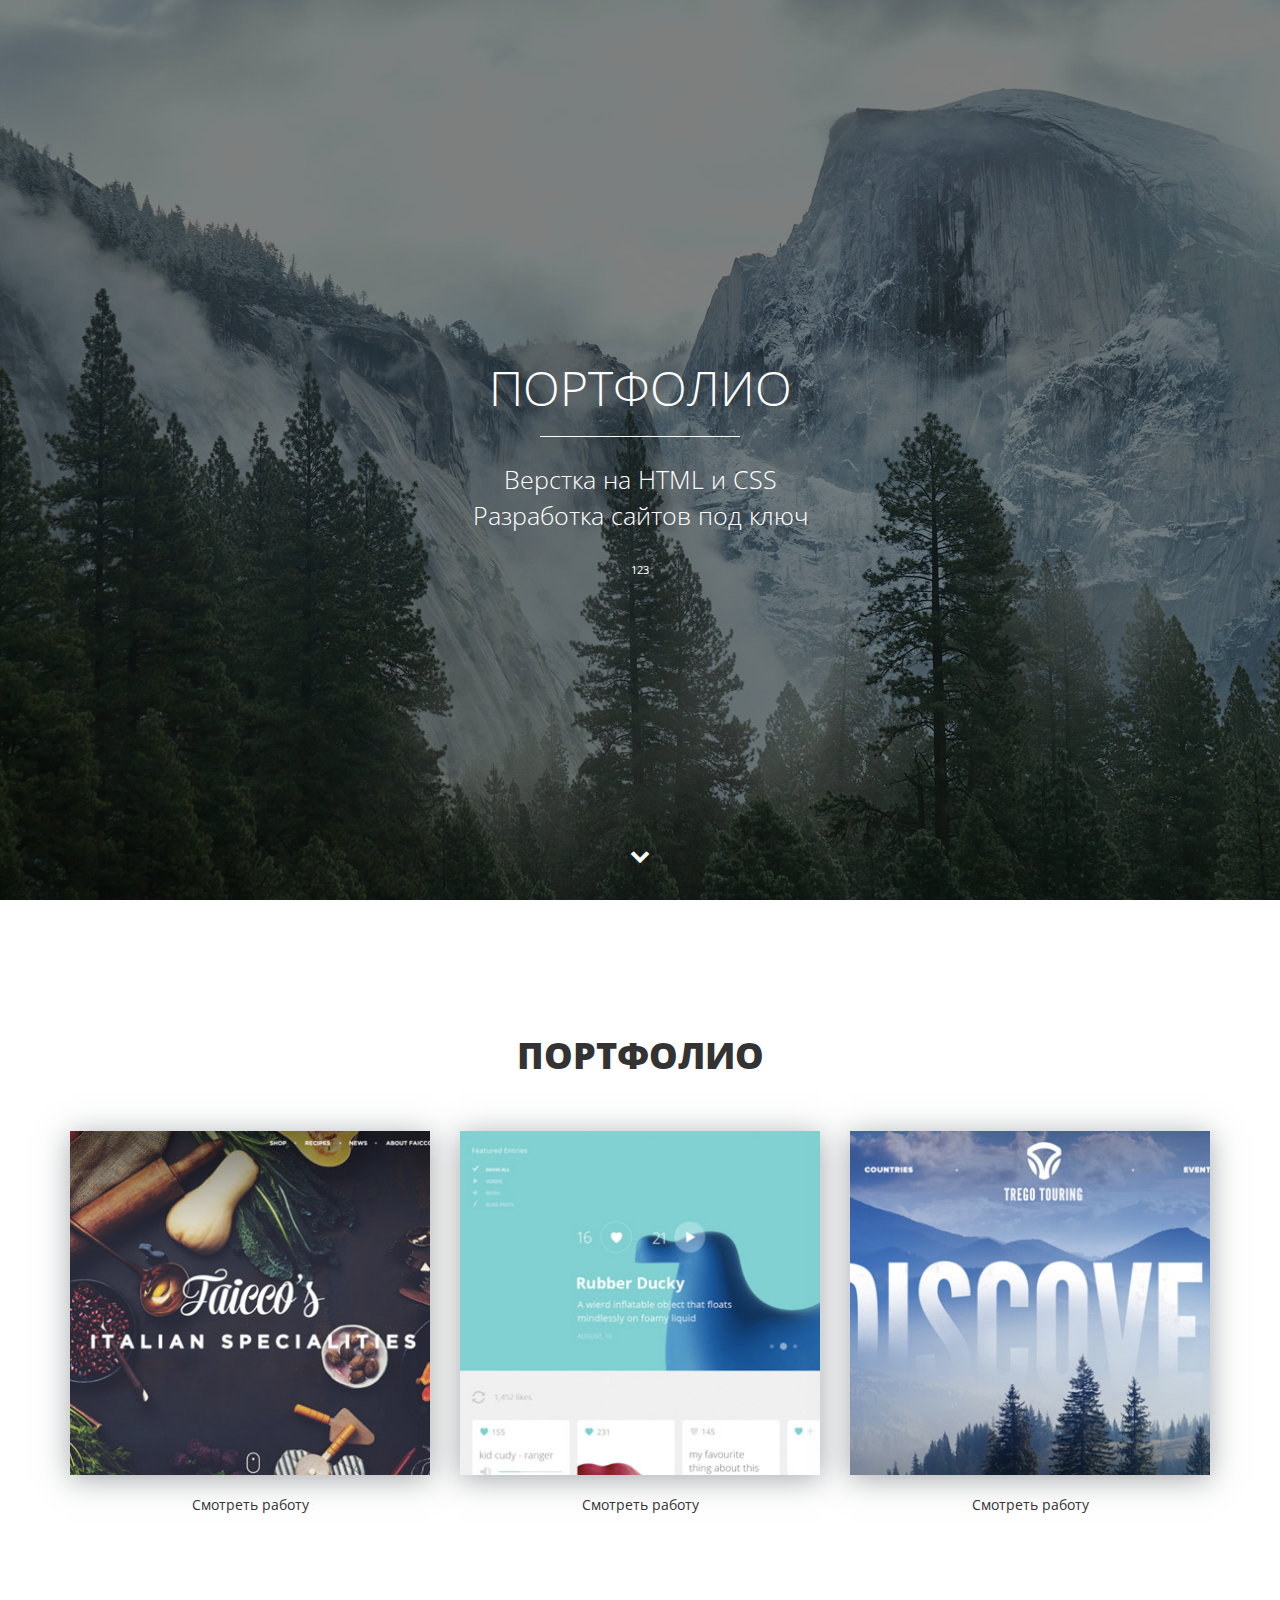
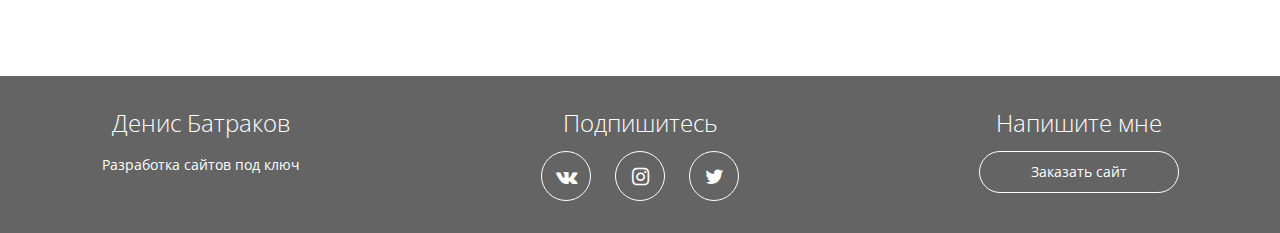
==== index.html @ 92c09259 "Add files via upload" ====
<!DOCTYPE html>
<html lang="ru">
  <head>
    <meta charset="utf-8">
    <meta http-equiv="X-UA-Compatible" content="IE=edge">
    <meta name="viewport" content="width=device-width, initial-scale=1">
    <meta property="og:url" content="">
    <meta property="og:type" content="website">
    <meta property="og:title" content="Верстка сайтов на HTML и CSS">
    <meta property="og:image" content="">
    <meta property="og:description" content="Закажите разработку сайта без посредников от 5 990 рублей">
    <meta property="og:site_name" content="Портфолио верстальщика">
    <meta property="article:author" content="Артем Исламов">
    <title>Портфолио</title>
    <link href="https://fonts.googleapis.com/css?family=Open+Sans:400,700&amp;subset=cyrillic" rel="stylesheet">
    <link href="css/bootstrap.min.css" rel="stylesheet">
    <link rel="stylesheet" href="css/fontello.css">
    <link rel="stylesheet" href="css/fontello-embedded.css">
    <link href="css/style.css" rel="stylesheet">
    <link rel="shortcut icon" type="image/x-icon" href="favicon.ico">
    <!--[if lt IE 9]>
      <script src="https://oss.maxcdn.com/html5shiv/3.7.3/html5shiv.min.js"></script>
      <script src="https://oss.maxcdn.com/respond/1.4.2/respond.min.js"></script>
    <![endif]-->
  </head>
  <body>

    <div class="main">
    <div class="main-overlay"></div>
      <div class="wrapper">
        <div class="main-header">
          <h1>Портфолио</h1>
          <div class="main-line"></div> 
          <p>
            Верстка на HTML и CSS<br>
            Разработка сайтов под ключ
          </p>
          <small>123</small>
        </div>
      </div>
      <a class="main-down" href="#"><i class="icon-down"></i></a>
    </div>
    <div class="portfolio">
      <div class="container">
        <h2 class="portfolio-header">Портфолио</h2>
        <div class="row">
          <div class="col-lg-4">
            <div class="portfolio-block">
            <img src="img/portfolio/1.jpg" alt="Работа №1">
            <a data-toggle="modal" data-work='work-1' href="#work-1">Смотреть работу</a>        
            </div>
          </div>
          <div class="col-lg-4">
            <div class="portfolio-block">
            <img src="img/portfolio/2.jpg" alt="Работа №2">
            <a href="#">Смотреть работу</a>
            </div>  
          </div>      
          <div class="col-lg-4">
            <div class="portfolio-block">
            <img src="img/portfolio/3.jpg" alt="Работа №3">
            <a href="#">Смотреть работу</a>        
            </div>
          </div>
        </div>
      </div>
    </div>
    <div class="footer">
      <div class="container">
        <div class="row">
        <div class="col-lg-3">
          <strong>Денис Батраков</strong>
          <p>Разработка сайтов под ключ</p>
        </div> 
        <div class="col-lg-6">
          <strong>Подпишитесь</strong>
          <div class="social-links">
            <a href="#"><i class="icon-vk"></i></a>
            <a href="#"><i class="icon-instagram"></i></a> 
            <a href="#"><i class="icon-twitter"></i></a> 
          </div>
        </div> 
        <div class="col-lg-3">
          <strong>Напишите мне</strong>
          <a href="https://vk.me/banco" class="offer">Заказать сайт</a>
        </div>
        </div>    
      </div>
    </div>
    <!-- Всплывающие окна -->
    <div class="modal fade" id="work-1" role="dialog">
      <div class="modal-dialog" role="document">
        <div class="modal-content">
          <div class="modal-header">
            <button type="button" class="close" data-dismiss="modal" aria-label="Close"><span aria-hidden="true">&times;</span></button>
            <h4 class="modal-title">Работа №1</h4>
          </div>
          <div class="modal-body">
            
          </div>
        </div>
      </div>
    </div>
    <!-- jQuery (necessary for Bootstrap's JavaScript plugins) -->
    <script src="https://ajax.googleapis.com/ajax/libs/jquery/1.12.4/jquery.min.js"></script>
    <script src="js/bootstrap.min.js"></script>
    <script>
      $(function() {
        var link = $('a[data-toggle="modal"]');
        var modal = $ ('.modal');
        link.on('click', function (event) {
          modal.find('.modal-body').load('work-1.html')
        });
      });
    </script>
  </body>
</html>
---- css/fontello.css ----
@font-face {
  font-family: 'fontello';
  src: url('../font/fontello.eot?33865347');
  src: url('../font/fontello.eot?33865347#iefix') format('embedded-opentype'),
       url('../font/fontello.woff2?33865347') format('woff2'),
       url('../font/fontello.woff?33865347') format('woff'),
       url('../font/fontello.ttf?33865347') format('truetype'),
       url('../font/fontello.svg?33865347#fontello') format('svg');
  font-weight: normal;
  font-style: normal;
}
/* Chrome hack: SVG is rendered more smooth in Windozze. 100% magic, uncomment if you need it. */
/* Note, that will break hinting! In other OS-es font will be not as sharp as it could be */
/*
@media screen and (-webkit-min-device-pixel-ratio:0) {
  @font-face {
    font-family: 'fontello';
    src: url('../font/fontello.svg?33865347#fontello') format('svg');
  }
}
*/
 
 [class^="icon-"]:before, [class*=" icon-"]:before {
  font-family: "fontello";
  font-style: normal;
  font-weight: normal;
  speak: none;
 
  display: inline-block;
  text-decoration: inherit;
  width: 1em;
  margin-right: .2em;
  text-align: center;
  /* opacity: .8; */
 
  /* For safety - reset parent styles, that can break glyph codes*/
  font-variant: normal;
  text-transform: none;
 
  /* fix buttons height, for twitter bootstrap */
  line-height: 1em;
 
  /* Animation center compensation - margins should be symmetric */
  /* remove if not needed */
  margin-left: .2em;
 
  /* you can be more comfortable with increased icons size */
  /* font-size: 120%; */
 
  /* Font smoothing. That was taken from TWBS */
  -webkit-font-smoothing: antialiased;
  -moz-osx-font-smoothing: grayscale;
 
  /* Uncomment for 3D effect */
  /* text-shadow: 1px 1px 1px rgba(127, 127, 127, 0.3); */
}
 
.icon-down:before { content: '\e800'; } /* '' */
.icon-twitter:before { content: '\f099'; } /* '' */
.icon-instagram:before { content: '\f16d'; } /* '' */
.icon-vk:before { content: '\f189'; } /* '' */
---- css/fontello-embedded.css ----
@font-face {
  font-family: 'fontello';
  src: url('../font/fontello.eot?64981573');
  src: url('../font/fontello.eot?64981573#iefix') format('embedded-opentype'),
       url('../font/fontello.svg?64981573#fontello') format('svg');
  font-weight: normal;
  font-style: normal;
}
@font-face {
  font-family: 'fontello';
  src: url('[data-uri]') format('woff'),
       url('[data-uri]') format('truetype');
}
/* Chrome hack: SVG is rendered more smooth in Windozze. 100% magic, uncomment if you need it. */
/* Note, that will break hinting! In other OS-es font will be not as sharp as it could be */
/*
@media screen and (-webkit-min-device-pixel-ratio:0) {
  @font-face {
    font-family: 'fontello';
    src: url('../font/fontello.svg?64981573#fontello') format('svg');
  }
}
*/
 
 [class^="icon-"]:before, [class*=" icon-"]:before {
  font-family: "fontello";
  font-style: normal;
  font-weight: normal;
  speak: none;
 
  display: inline-block;
  text-decoration: inherit;
  width: 1em;
  margin-right: .2em;
  text-align: center;
  /* opacity: .8; */
 
  /* For safety - reset parent styles, that can break glyph codes*/
  font-variant: normal;
  text-transform: none;
     
  /* fix buttons height, for twitter bootstrap */
  line-height: 1em;
 
  /* Animation center compensation - margins should be symmetric */
  /* remove if not needed */
  margin-left: .2em;
 
  /* you can be more comfortable with increased icons size */
  /* font-size: 120%; */
 
  /* Uncomment for 3D effect */
  /* text-shadow: 1px 1px 1px rgba(127, 127, 127, 0.3); */
}
.icon-down:before { content: '\e800'; } /* '' */
.icon-twitter:before { content: '\f099'; } /* '' */
.icon-instagram:before { content: '\f16d'; } /* '' */
.icon-vk:before { content: '\f189'; } /* '' */
---- css/style.css ----
html{
	font-size: 10px;
}
body{
	font-family: 'Open Sans', sans-serif;
}
a:focus {
	text-decoration: none;
	outline: none;
}
.main{
	position: relative;
	text-align: center;
	color: #fff;
	height:100vh;
	display:table;
	width: 100%;
	background: #fff url(../img/main-background.jpg) center center no-repeat;
}
.main p {
	font-weight: 300;
	font-size: 2.5rem;
}
.main-overlay{
	position: absolute;
	width: 100%;
	height:100%;
	background-color: rgba(0, 0, 0, 0.5);
}
.main-header{
	position: relative;
}
.wrapper {
	display:table-cell;
	vertical-align:middle;
}
.main h1{
	margin-bottom: 1.4rem;
	font-weight: 300;
	text-transform: uppercase;
	font-size: 4.8rem;
}
.main-line {
	width: 200px;
	height: 1px;
	background-color: #fff;
	margin: 0 auto;
}
.main-down {
	position: absolute;
	bottom: 2rem;
	display: inline-block;
	font-size: 2rem;
	left: 50%;
	width:50px;
	margin-left: -25px;
	border: 1px solid transparent;
	color: #fff;
	z-index: 4;
	height:50px;
	border-radius: 50%;
	line-height: 50px;
	transition: 0.2em;
}
.main-down:hover {
	color:#fff;
	border-color: #fff;
}
/*секция с портфолио*/
.portfolio {
	padding: 10rem 0px;
	text-align: center;
}
.portfolio-header {
	text-transform: uppercase;
	font-weight: 800;
	font-size: 3.6rem;
	margin-bottom: 5rem;
}
.portfolio img {
	width: 100%;
	max-width: 360px;
	box-shadow: 0px 4px 29px 0px rgba(87, 92, 97, 0.54)
}
.portfolio a {
	display: block;
	margin: 2rem auto 6rem;
	color: #333;
	border-bottom: 1px solid transparent;
}
.portfolio a:hover {
	text-decoration: none;
	border-bottom: 1px dotted #333;
	width: 25rem;
}
/*секция - футер*/
.footer {
	background-color: #646464;
	color: #fff;
	text-align: center;
	padding: 3rem 0;
}
.footer strong {
	font-weight: 300;
	font-size: 2.4rem;
} 
.social-links {
	margin-top: 1rem;
}
.social-links a {
	width: 5rem;
	height: 5rem;
	line-height: 5rem;
	display: inline-block;
	color: #fff;
	border: solid 1px #fff;
	border-radius: 50%;
	margin-left: 1rem;
	margin-right: 1rem;
	font-size: 2rem;
	transition: 0.2s;
}
.social-links a:hover {
	background-color: #fff;
	color: #646464;
}
.offer {
	display: block;
	width:80%;
	max-width: 200px;
	margin: 1rem auto;
	border: 1px solid #fff;
	padding-top: 1rem;
	padding-bottom: 1rem;
	color:#fff;
	border-radius: 100px;
	transition: 0.2s;
}
.offer:hover {
text-decoration: none; 
background-color: #fff;
color:#646464;
}
.modal img {
	width: 100%;
}
.close {
	background-color: transparent;
	border:none;
	font-size:3rem;
	position: absolute;
	right: 1rem;
	top: 0.5rem;
}
.modal-title {
	font-weight: 800;
	font-size: 2rem;
}
.modal-btn {
	display: inline-block;
	border: 1px solid #333;
	padding: 10px 20px;
	color: #333;
	border-radius: 5px;
}
.modal-btn:hover {
	background-color: #333;
	color: #fff;
	text-decoration: none;
}
@media (min-width: 0px) and (max-width: 1000px) {
	html {
		font-size: 5px;
	}
	.footer strong {
		margin: 3rem 0 2rem;
		display: inline-block;
	}
	.social-links a {
		font-size: 1.5rem;
	}
}
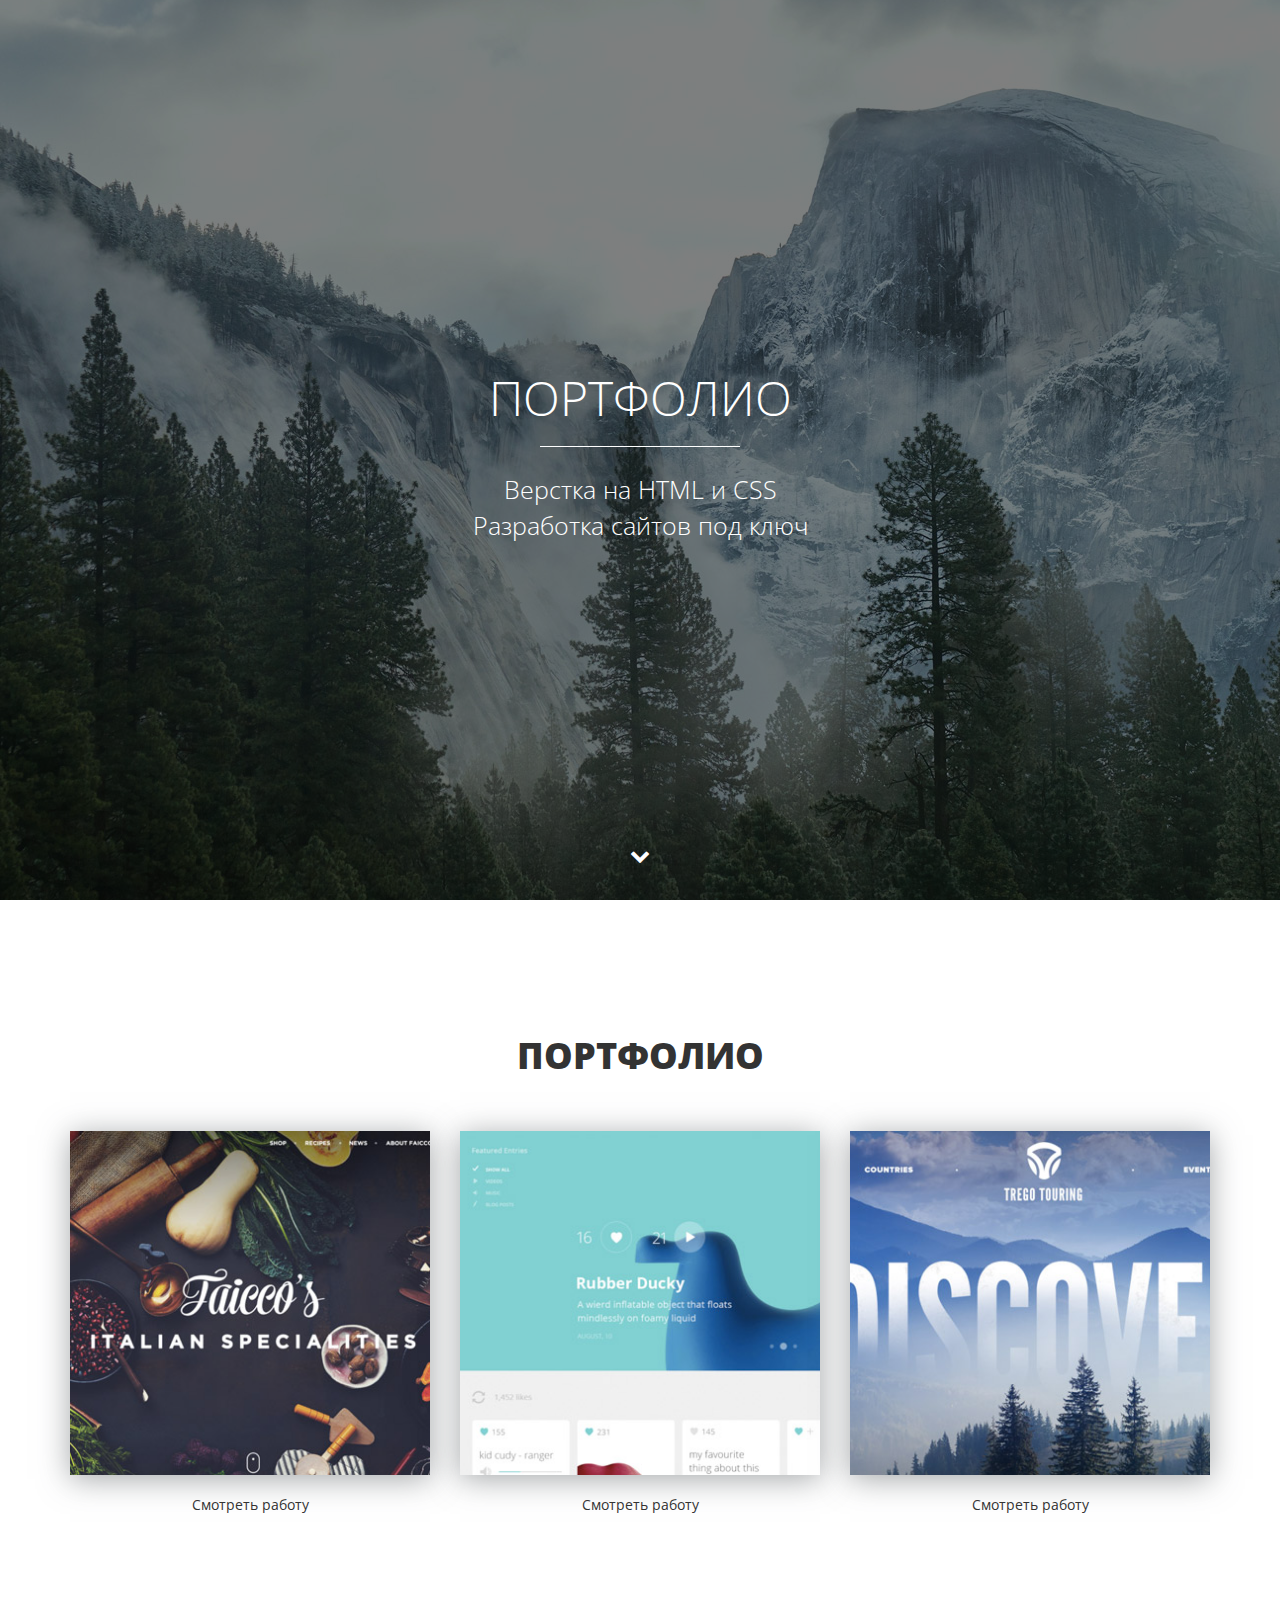
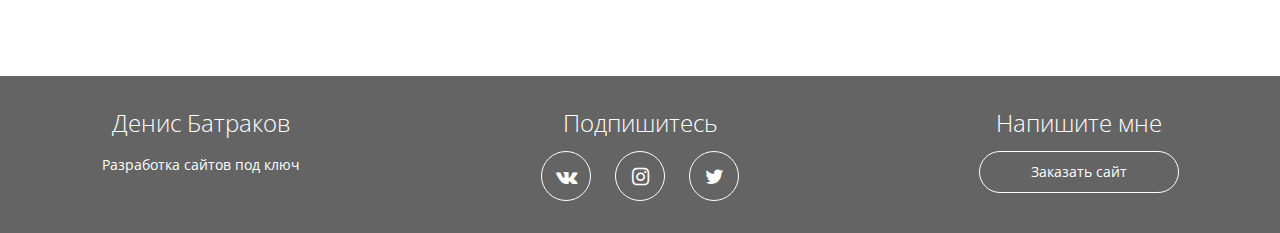
==== commit 3f0ad419: "scroll" ====
--- a/index.html
+++ b/index.html
@@ -35,12 +35,11 @@
             Верстка на HTML и CSS<br>
             Разработка сайтов под ключ
           </p>
-          <small>123</small>
         </div>
       </div>
-      <a class="main-down" href="#"><i class="icon-down"></i></a>
+      <a class="main-down slowly" href="#portfolio"><i class="icon-down"></i></a>
     </div>
-    <div class="portfolio">
+    <div class="portfolio" id="portfolio">
       <div class="container">
         <h2 class="portfolio-header">Портфолио</h2>
         <div class="row">
@@ -113,5 +112,15 @@
         });
       });
     </script>
+    <script>
+      $(document).ready(function(){
+        $(".slowly").on("click", function(event) {
+          event.preventDefault();
+          var id = $(this).attr('href'),
+          top = $(id).offset().top;
+          $('body, html').animate({scrollTop: top}, 800);
+        });
+      });
+    </script>
   </body>
 </html>